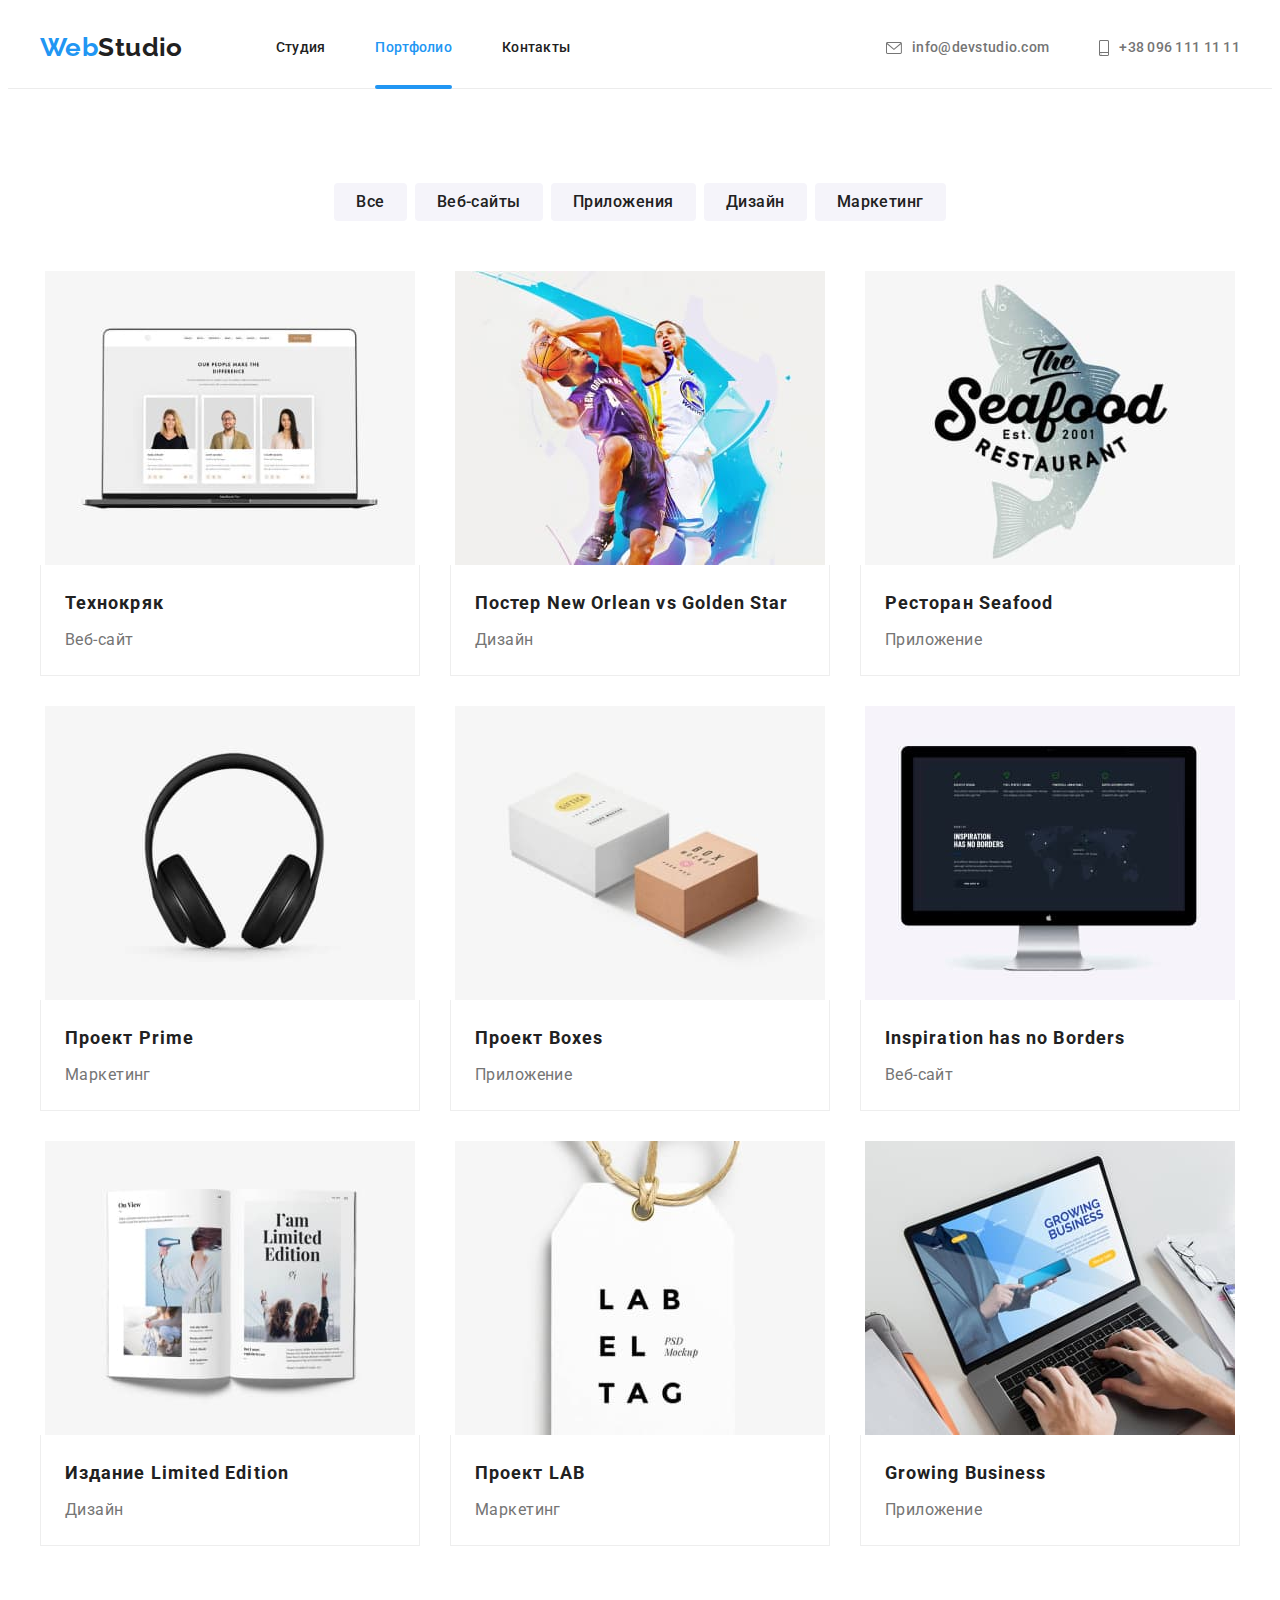
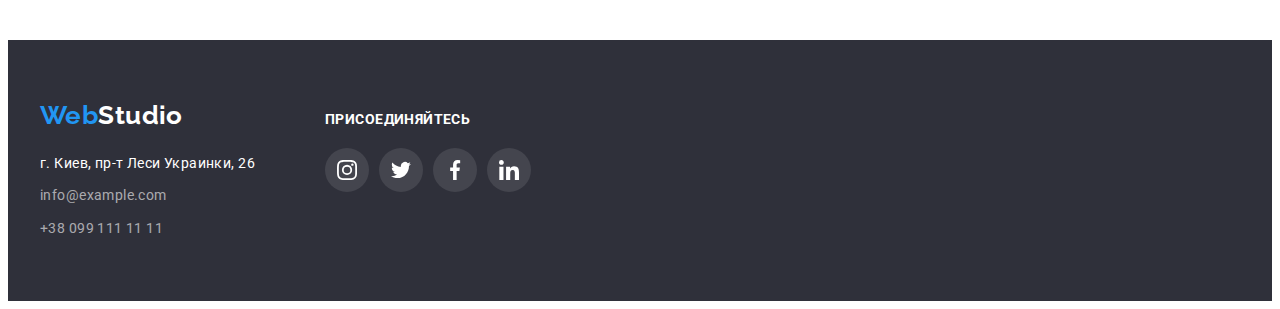
==== portfolio.html @ a861a6f6 "add positions" ====
<!DOCTYPE html>
<html lang="ru">
  <head>
    <meta charset="UTF-8" />
    <meta http-equiv="X-UA-Compatible" content="IE=edge" />
    <meta name="viewport" content="width=device-width, initial-scale=1.0" />
    <title>Портфолио</title>
    <link
      href="https://fonts.googleapis.com/css2?family=Raleway:wght@700&family=Roboto:wght@400;500;700;900&display=swap"
      rel="stylesheet"
    />
    <link
      rel="stylesheet"
      href="https://cdnjs.cloudflare.com/ajax/libs/modern-normalize/1.1.0/modern-normalize.min.css"
      integrity="sha512-wpPYUAdjBVSE4KJnH1VR1HeZfpl1ub8YT/NKx4PuQ5NmX2tKuGu6U/JRp5y+Y8XG2tV+wKQpNHVUX03MfMFn9Q=="
      crossorigin="anonymous"
      referrerpolicy="no-referrer"
    />
    <link rel="stylesheet" href="./css/style.css" />
  </head>
  <body>
    <header class="page-header">
      <div class="container main-nav">
        <a href="./index.html" class="logo"><span class="logo-first-part">Web</span>Studio </a>
        <nav>
          <ul class="site-nav list">
            <li class="item"><a class="link" href="./index.html">Студия</a></li>
            <li class="item"><a class="link current" href="./portfolio.html">Портфолио</a></li>
            <li class="item"><a class="link" href="">Контакты</a></li>
          </ul>
        </nav>

        <ul class="contacts-nav list">
          <li class="item">
            <a class="link" href="mailto:info@devstudio.com">
              <svg class="contacts-icon" width="16" height="12">
                <use href="./images/icons.svg#icon-envelope"></use>
              </svg>
              info@devstudio.com</a
            >
          </li>
          <li class="item">
            <a class="link" href="tel:+380961111111">
              <svg class="contacts-icon" width="10" height="16">
                <use href="./images/icons.svg#icon-smartphone"></use>
              </svg>
              +38 096 111 11 11</a
            >
          </li>
        </ul>
      </div>
    </header>
    <main>
      <section class="section">
        <div class="container">
          <h1 class="section-title visually-hidden">Наше портфолио</h1>

          <ul class="filter list">
            <li class="item">
              <button type="button" class="button secondary current">Все</button>
            </li>
            <li class="item">
              <button type="button" class="button secondary">Веб-сайты</button>
            </li>
            <li class="item">
              <button type="button" class="button secondary">Приложения</button>
            </li>
            <li class="item">
              <button type="button" class="button secondary">Дизайн</button>
            </li>
            <li class="item">
              <button type="button" class="button secondary">Маркетинг</button>
            </li>
          </ul>

          <ul class="work-list list">
            <li class="item">
              <a href="" class="work-link">
                <div class="work-thumb">
                  <img
                    src="./images/portfolio1.jpg"
                    alt="Экран монитора, на котором изображен пример сайта"
                    width="370"
                    height="294"
                    class="work-img"
                  />
                  <p class="work-item-text">
                    Ресурс предлагает комплексные предложения с разным уровнем функционала и
                    сервисов. Все это позволит посетителю получить исчерпывающие сведения о компании
                    или частном лице.
                  </p>
                </div>
                <div class="work-content">
                  <h2 class="work-title">Технокряк</h2>
                  <p class="work-text">Веб-сайт</p>
                </div>
              </a>
            </li>

            <li class="item">
              <a href="" class="work-link">
                <div class="work-thumb">
                  <img
                    src="./images/portfolio2.jpg"
                    alt="Два баскетболиста играют с мячом"
                    width="370"
                    height="294"
                    class="work-img"
                  />
                  <p class="work-item-text">
                    Ресурс предлагает комплексные предложения с разным уровнем функционала и
                    сервисов. Все это позволит посетителю получить исчерпывающие сведения о компании
                    или частном лице.
                  </p>
                </div>
                <div class="work-content">
                  <h2 class="work-title">Постер New Orlean vs Golden Star</h2>
                  <p class="work-text">Дизайн</p>
                </div>
              </a>
            </li>

            <li class="item">
              <a href="" class="work-link">
                <div class="work-thumb">
                  <img
                    src="./images/portfolio3.jpg"
                    alt="Логотип ресторана Seafood"
                    width="370"
                    height="294"
                    class="work-img"
                  />
                  <p class="work-item-text">
                    Ресурс предлагает комплексные предложения с разным уровнем функционала и
                    сервисов. Все это позволит посетителю получить исчерпывающие сведения о компании
                    или частном лице.
                  </p>
                </div>
                <div class="work-content">
                  <h2 class="work-title">Ресторан Seafood</h2>
                  <p class="work-text">Приложение</p>
                </div>
              </a>
            </li>

            <li class="item">
              <a href="" class="work-link">
                <div class="work-thumb">
                  <img
                    src="./images/portfolio4.jpg"
                    alt="Наушники"
                    width="370"
                    height="294"
                    class="work-img"
                  />
                  <p class="work-item-text">
                    Ресурс предлагает комплексные предложения с разным уровнем функционала и
                    сервисов. Все это позволит посетителю получить исчерпывающие сведения о компании
                    или частном лице.
                  </p>
                </div>

                <div class="work-content">
                  <h2 class="work-title">Проект Prime</h2>
                  <p class="work-text">Маркетинг</p>
                </div>
              </a>
            </li>

            <li class="item">
              <a href="" class="work-link">
                <div class="work-thumb">
                  <img
                    src="./images/portfolio5.jpg"
                    alt="Две коробки"
                    width="370"
                    height="294"
                    class="work-img"
                  />
                  <p class="work-item-text">
                    Ресурс предлагает комплексные предложения с разным уровнем функционала и
                    сервисов. Все это позволит посетителю получить исчерпывающие сведения о компании
                    или частном лице.
                  </p>
                </div>

                <div class="work-content">
                  <h2 class="work-title">Проект Boxes</h2>
                  <p class="work-text">Приложение</p>
                </div>
              </a>
            </li>

            <li class="item">
              <a href="" class="work-link">
                <div class="work-thumb">
                  <img
                    src="./images/portfolio6.jpg"
                    alt="Экран монитора, на котором изображен сайт проекта"
                    width="370"
                    height="294"
                    class="work-img"
                  />
                  <p class="work-item-text">
                    Ресурс предлагает комплексные предложения с разным уровнем функционала и
                    сервисов. Все это позволит посетителю получить исчерпывающие сведения о компании
                    или частном лице.
                  </p>
                </div>

                <div class="work-content">
                  <h2 class="work-title">Inspiration has no Borders</h2>
                  <p class="work-text">Веб-сайт</p>
                </div>
              </a>
            </li>

            <li class="item">
              <a href="" class="work-link">
                <div class="work-thumb">
                  <img
                    src="./images/porfolio7.jpg"
                    alt="Открытая книга, на страницах котрой картинки"
                    width="370"
                    height="294"
                    class="work-img"
                  />
                  <p class="work-item-text">
                    Ресурс предлагает комплексные предложения с разным уровнем функционала и
                    сервисов. Все это позволит посетителю получить исчерпывающие сведения о компании
                    или частном лице.
                  </p>
                </div>

                <div class="work-content">
                  <h2 class="work-title">Издание Limited Edition</h2>
                  <p class="work-text">Дизайн</p>
                </div>
              </a>
            </li>

            <li class="item">
              <a href="" class="work-link">
                <div class="work-thumb">
                  <img
                    src="./images/porfolio8.jpg"
                    alt="Бирка с названием проекта"
                    width="370"
                    height="294"
                    class="work-img"
                  />
                  <p class="work-item-text">
                    Ресурс предлагает комплексные предложения с разным уровнем функционала и
                    сервисов. Все это позволит посетителю получить исчерпывающие сведения о компании
                    или частном лице.
                  </p>
                </div>

                <div class="work-content">
                  <h2 class="work-title">Проект LAB</h2>
                  <p class="work-text">Маркетинг</p>
                </div>
              </a>
            </li>

            <li class="item">
              <a href="" class="work-link">
                <div class="work-thumb">
                  <img
                    src="./images/portfolio9.jpg"
                    alt="Человеческие руки, печатающие на клавиатуре ноутбука"
                    width="370"
                    height="294"
                    class="work-img"
                  />
                  <p class="work-item-text">
                    Ресурс предлагает комплексные предложения с разным уровнем функционала и
                    сервисов. Все это позволит посетителю получить исчерпывающие сведения о компании
                    или частном лице.
                  </p>
                </div>

                <div class="work-content">
                  <h2 class="work-title">Growing Business</h2>
                  <p class="work-text">Приложение</p>
                </div>
              </a>
            </li>
          </ul>
        </div>
      </section>
    </main>
    <!-- Футтер -->
    <footer class="footer">
      <div class="container">
        <div class="container-address">
          <a href="./index.html" class="logo footer"
            ><span class="logo-first-part">Web</span><span class="logo-second-part">Studio</span></a
          >
          <address class="address-list">
            <ul class="contacts list">
              <li class="item">
                <a
                  class="link-adress"
                  href="https://goo.gl/maps/Mw3FFrCsqpgqJeCP6"
                  target="_blank"
                  rel="noopener noreferrer"
                >
                  г. Киев, пр-т Леси Украинки, 26
                </a>
              </li>
              <li class="item">
                <a class="link" href="mailto:info@example.com">info@example.com</a>
              </li>
              <li class="item">
                <a class="link" href="tel:+380991111111">+38 099 111 11 11 </a>
              </li>
            </ul>
          </address>
        </div>

        <div class="container-join-us">
          <p class="text-join-us">присоединяйтесь</p>
          <ul class="social-list list">
            <li class="item">
              <a href="" class="social-link join-us link">
                <svg class="social-icon" width="20" height="20">
                  <use href="./images/icons.svg#icon-instagram"></use>
                </svg>
              </a>
            </li>
            <li class="item">
              <a href="" class="social-link join-us link">
                <svg class="social-icon" width="20" height="20">
                  <use href="./images/icons.svg#icon-twitter"></use>
                </svg>
              </a>
            </li>
            <li class="item">
              <a href="" class="social-link join-us link">
                <svg class="social-icon" width="20" height="20">
                  <use href="./images/icons.svg#icon-facebook"></use>
                </svg>
              </a>
            </li>
            <li class="item">
              <a href="" class="social-link join-us link">
                <svg class="social-icon" width="20" height="20">
                  <use href="./images/icons.svg#icon-linkedin"></use>
                </svg>
              </a>
            </li>
          </ul>
        </div>
      </div>
    </footer>
  </body>
</html>
---- css/style.css ----
:root {
  --primery-text-color: #757575;
  --title-text-color: #212121;
  --accent-color: #2196f3;
  --primery-white-color: #fff;
  --secondary-bg-color: #f5f4fa;
  --bg-hero-futter: #2f303a;
  --complementary-color: #fff;
  --hover-color: #188ce8;
}

body {
  background-color: var(--primery-white-color);
  color: var(--primery-text-color);

  font-family: Roboto, sans-serif;
  font-size: 14px;
  letter-spacing: 0.03em;
}

/* --------------------------------УТИЛИТЫ------------------------------- */
h1,
h2,
h3,
h4,
h5,
h6,
p {
  margin: 0;
  padding: 0;
}
img {
  display: block;
  max-width: 100%;
  height: auto;
}

.list {
  list-style: none;
  padding: 0;
  margin: 0;
}

.container {
  width: 1200px;
  padding-left: 15px;
  padding-right: 15px;
  margin-left: auto;
  margin-right: auto;
}

.section {
  padding-top: 94px;
  padding-bottom: 94px;
}

.section-title {
  margin-bottom: 50px;
  color: var(--title-text-color);

  font-size: 36px;
  line-height: 1.26;
  text-align: center;
}

.visually-hidden {
  position: absolute;
  width: 1px;
  height: 1px;
  margin: -1px;
  border: 0;
  padding: 0;

  white-space: nowrap;
  clip-path: inset(100%);
  clip: rect(0 0 0 0);
  overflow: hidden;
}

/* --------------------------------ХЕДЕР------------------------------- */

.page-header {
  border-bottom: 1px solid #ececec;
}

.main-nav {
  display: flex;
  align-items: center;
}

/* --------------------------------ЛОГОТИП------------------------------- */
.logo {
  display: block;
  padding-top: 24px;
  padding-bottom: 25px;
  margin-right: 93px;

  color: var(--title-text-color);

  font-family: Raleway, sans-serif;
  font-weight: 700;
  font-size: 26px;
  line-height: 1.2;
  text-decoration: none;
}

.logo-first-part {
  color: var(--accent-color);
}

.logo-second-part {
  color: var(--primery-white-color);
}
.logo.footer {
  display: block;
  padding-top: 0;
  padding-bottom: 0;
  margin-right: 0;
  margin-bottom: 20px;
}

/* --------------------------------НАВИГАЦИЯ В ШАПКЕ ПРОФИЛЯ------------------------------- */
.site-nav {
  display: flex;
}

.site-nav .item:not(:last-child) {
  margin-right: 50px;
}

.site-nav .link {
  display: block;
  padding-top: 32px;
  padding-bottom: 32px;

  color: var(--title-text-color);

  font-weight: 500;
  font-size: 14px;
  line-height: 1.14;
  letter-spacing: 0.02em;
  text-decoration: none;
}

.site-nav .link:hover,
.site-nav .link:focus {
  color: var(--accent-color);
}

.site-nav .link.current {
  position: relative;
  color: var(--accent-color);
}

.site-nav .link.current::after {
  position: absolute;
  bottom: -1px;
  content: '';
  display: block;
  width: 100%;
  height: 4px;
  border-radius: 2px;
  background-color: var(--accent-color);
}
/* --------------------------------КОНТАКТЫ В ШАПКЕ ПРОФИЛЯ------------------------------- */
.contacts-nav {
  display: flex;
  margin-left: auto;
  align-items: center;
}

.contacts-nav .item:not(:last-child) {
  margin-right: 50px;
}

.contacts-nav .link {
  display: flex;
  align-items: center;
  padding-top: 32px;
  padding-bottom: 32px;

  color: var(--primery-text-color);

  font-weight: 500;
  font-size: 14px;
  line-height: 1.14;
  letter-spacing: 0.02em;
  text-decoration: none;
}

.contacts-nav .link:hover,
.contacts-nav .link:focus {
  color: var(--accent-color);
}
.contacts-icon {
  margin-right: 10px;
  fill: currentColor;
}

/* --------------------------------ГЕРОЙ------------------------------- */

.hero {
  max-width: 1600px;
  height: 600px;
  margin: 0 auto;
  padding-top: 200px;
  padding-bottom: 200px;

  background-image: linear-gradient(to right, rgba(47, 48, 58, 0.4), rgba(47, 48, 58, 0.4)),
    url('../images/hero.jpeg');

  background-position: center;
  background-size: cover;
  background-repeat: no-repeat;
  background-color: var(--bg-hero-futter);
  text-align: center;
}
.hero-title {
  margin-bottom: 30px;
  margin-left: auto;
  margin-right: auto;
  width: 696px;

  color: var(--primery-white-color);

  font-weight: 900;
  font-size: 44px;
  line-height: 1.36;
  letter-spacing: 0.06em;
  text-transform: uppercase;
}

/* --------------------------------СЕКЦИИ------------------------------- */

/* --------------------------------НАШИ ПРЕИМУЩЕСТВА------------------------------- */

.features {
  display: flex;
}

.features .item {
  margin-right: 30px;
  flex-basis: calc((100% - 90px) / 4);
}

.features .item:nth-child(4n) {
  margin-right: 0;
}

.features .title {
  margin-bottom: 10px;

  color: var(--title-text-color);

  font-size: 14px;
  line-height: 1.14;
  text-transform: uppercase;
}

.features .text {
  font-size: 14px;
  line-height: 1.71;
}

.features-thumb {
  height: 120px;
  padding: 25px 100px;
  margin-bottom: 30px;
  border-radius: 4px;
  background-color: var(--secondary-bg-color);
}

/* --------------------------------ЧЕМ МЫ ЗАНИМАЕМСЯ ------------------------------- */
.our-work.section {
  padding-top: 0;
}

.our-work-list {
  display: flex;
}

.our-work-list .item {
  position: relative;

  margin-right: 30px;
  flex-basis: calc((100% - 60px) / 3);
}

.our-work-list .item:nth-child(3n) {
  margin-right: 0;
}

.our-work-text {
  position: absolute;
  bottom: 0;

  width: 370px;
  height: 70px;
  padding-top: 27px;
  padding-bottom: 27px;

  font-weight: 700;
  line-height: 1.14;
  text-align: center;
  text-transform: uppercase;

  color: var(--primery-white-color);
  background-color: rgba(47, 48, 58, 0.8);
}

/* --------------------------------НАША КОМАНДА------------------------------- */
.section.team {
  background-color: var(--secondary-bg-color);
}

.our-team {
  display: flex;
}

.our-team > .item {
  margin-right: 30px;
  flex-basis: calc((100% - 90px) / 4);
  border-radius: 0px 0px 4px 4px;
  overflow: hidden;
  box-shadow: 0px 1px 3px rgba(0, 0, 0, 0.12), 0px 1px 1px rgba(0, 0, 0, 0.14),
    0px 2px 1px rgba(0, 0, 0, 0.2);
}

.our-team .item:nth-child(4n) {
  margin-right: 0;
}

.our-team .title {
  margin-bottom: 10px;

  color: var(--title-text-color);

  font-weight: 500;
  font-size: 16px;
  line-height: 1.18;
}

.our-team .text {
  margin-bottom: 16px;
  font-size: 16px;
  line-height: 1.18;
}

.our-team-content {
  padding-top: 30px;
  padding-bottom: 30px;

  background-color: var(--primery-white-color);
  text-align: center;
}

.social-list {
  display: flex;
  justify-content: center;
}

.social-list .item:not(:last-child) {
  margin-right: 10px;
}

.social-link {
  display: flex;
  justify-content: center;
  align-items: center;
  width: 44px;
  height: 44px;
  border-radius: 50%;
  color: #afb1b8;
}

.social-link:hover,
.social-link:focus {
  background-color: var(--accent-color);
  color: var(--primery-white-color);
}
.social-icon {
  fill: currentColor;
}
/* --------------------------------Постоянные клиенты------------------------------- */
.clients-list {
  display: flex;
  justify-content: center;
}

.clients-list .item:not(:last-child) {
  margin-right: 30px;
}
.clients-link {
  display: flex;
  justify-content: center;
  align-items: center;
  width: 170px;
  height: 92px;
  border: 1px solid #afb1b8;
  border-radius: 4px;
  color: #afb1b8;
}

.clients-link:hover,
.clients-link:focus {
  color: var(--accent-color);
  border-color: var(--accent-color);
}

.clients-icon {
  fill: currentColor;
}

/* --------------------------------ФУТЕР------------------------------- */
.footer {
  padding-top: 60px;
  padding-bottom: 60px;

  background-color: var(--bg-hero-futter);
}

/* Контакты в футтере */
.contacts .item:not(:last-child) {
  margin-bottom: 9px;
}

.contacts .link-adress {
  color: var(--primery-white-color);

  font-style: normal;
  font-size: 14px;
  line-height: 1.71;
  text-decoration: none;
}

.contacts .link-adress:hover,
.contacts .link-adress:focus {
  color: var(--accent-color);
}

.contacts .link {
  color: rgba(255, 255, 255, 0.6);

  font-style: normal;
  font-size: 14px;
  line-height: 1.71;
  text-decoration: none;
}

.contacts .link:hover,
.contacts .link:focus {
  color: var(--accent-color);
}

.footer .container {
  display: flex;
  align-items: baseline;
}

.container-address {
  margin-right: 70px;
}

.text-join-us {
  margin-bottom: 20px;

  font-weight: 700;
  line-height: 1.14;
  text-transform: uppercase;

  color: var(--primery-white-color);
}

.social-link.join-us {
  color: var(--primery-white-color);
  background-color: rgba(255, 255, 255, 0.1);
}

.social-link:hover,
.social-link:focus {
  background-color: var(--accent-color);
}
.social-icon {
  fill: currentColor;
}

/* --------------------------------КНОПКИ------------------------------- */
.button {
  border-radius: 4px;

  font-family: inherit;
  font-size: 16px;
  color: var(--title-text-color);
  background-color: var(--secondary-bg-color);
  cursor: pointer;
  border: none;
}

/* --------------------------------ГЛАВНАЯ КНОПКА - ЗАКАЗАТЬ УСЛУГУ------------------------------- */
.button.primery {
  padding: 10px 32px;

  color: var(--primery-white-color);
  background-color: var(--accent-color);
  box-shadow: 0px 4px 4px rgba(0, 0, 0, 0.15);

  font-weight: 700;
  line-height: 1.87;
  letter-spacing: 0.06em;
}

.button.primery:hover,
.button.primery:focus {
  background-color: var(--hover-color);
}

/* --------------------------------СТИЛИ ДЛЯ PORTFOLIO.HTML------------------------------- */

/* --------------------------------КНОПКИ НА PORTFOLIO.HTML ------------------------------- */
.button.secondary {
  padding: 6px 22px;

  color: var(--title-text-color);
  background-color: var(--secondary-bg-color);
  font-weight: 500;

  line-height: 1.62;
  letter-spacing: 0.03em;
}

.button.secondary:hover,
.button.secondary:focus {
  color: var(--primery-white-color);
  background-color: var(--accent-color);
  box-shadow: 0px 3px 1px rgba(0, 0, 0, 0.1), 0px 1px 2px rgba(0, 0, 0, 0.08),
    0px 2px 2px rgba(0, 0, 0, 0.12);
}

/* --------------------------------ФИЛЬТР------------------------------- */

.filter {
  display: flex;
  justify-content: center;
  margin-bottom: 50px;
}
.filter .item {
  margin-right: 8px;
}

.filter .item:last-child {
  margin-right: 0;
}

/* --------------------------------СЕКЦИЯ ПРИМЕРЫ РАБОТ------------------------------- */
.work-list {
  display: flex;
  flex-wrap: wrap;
  margin-bottom: -30px;
  margin-right: -30px;
}

.work-list .item {
  margin-right: 30px;
  margin-bottom: 30px;
  flex-basis: calc(100% / 3 - 30px);
}

.work-link {
  display: block;
  text-decoration: none;
}

.work-link:hover,
.work-link:focus {
  box-shadow: 0px 1px 1px rgba(0, 0, 0, 0.12), 0px 4px 4px rgba(0, 0, 0, 0.06),
    1px 4px 6px rgba(0, 0, 0, 0.16);
}

.work-link:hover .work-item-text {
  opacity: 1;
}

.work-link:hover .work-thumb::before {
  opacity: 1;
}

.work-thumb {
  position: relative;
  display: flex;
  justify-content: center;
  align-items: center;
}

.work-thumb::before {
  position: absolute;
  display: inline-block;
  opacity: 0;

  content: '';
  width: 100%;
  height: 100%;
  background-color: rgba(33, 150, 243, 0.9);
}

.work-item-text {
  position: absolute;
  opacity: 0;

  max-width: 322px;
  max-height: 168px;

  font-size: 18px;
  line-height: 1.56;
  letter-spacing: 0.03em;

  color: var(--primery-white-color);
}

.work-title {
  margin-bottom: 4px;

  color: var(--title-text-color);

  font-size: 18px;
  line-height: 2;
  letter-spacing: 0.06em;
}

.work-text {
  color: var(--primery-text-color);

  font-size: 16px;
  line-height: 1.88;
}

.work-content {
  padding: 20px 24px;
  border: 1px solid #eeeeee;
  border-top: none;
}
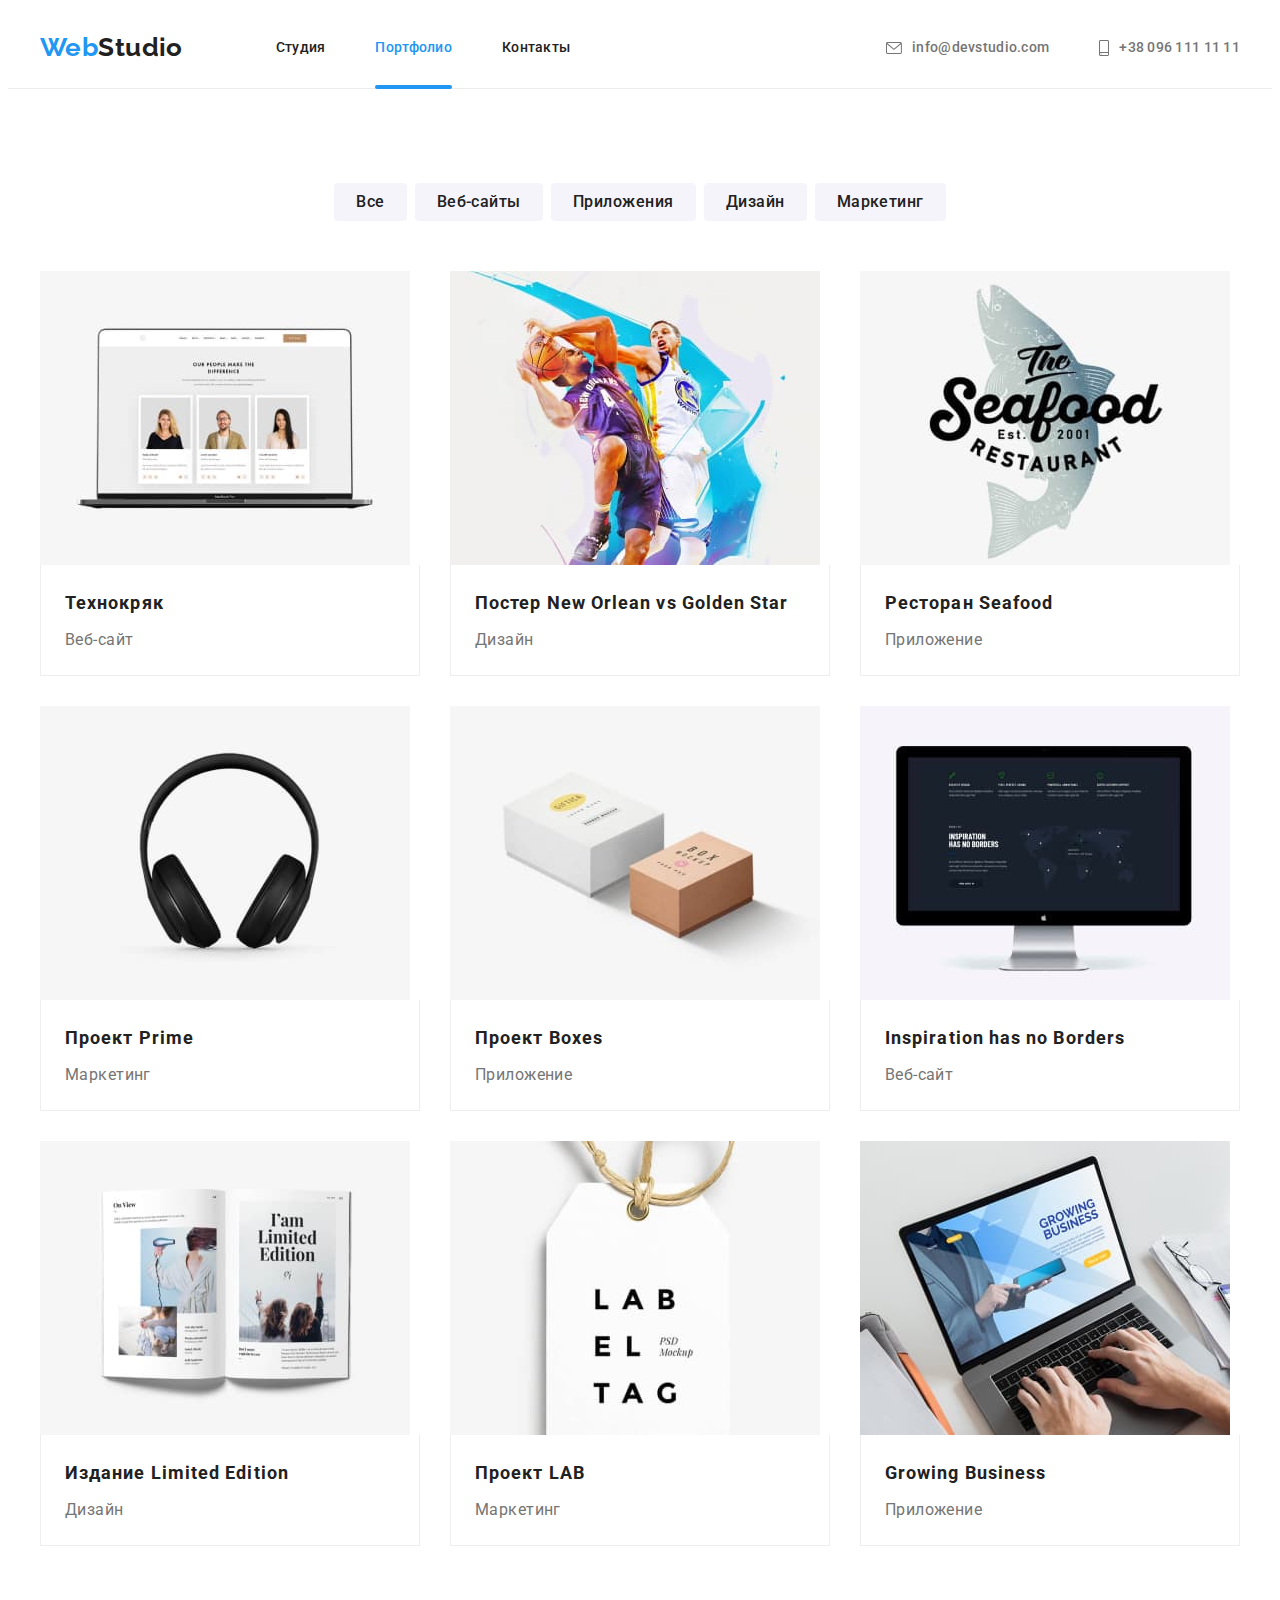
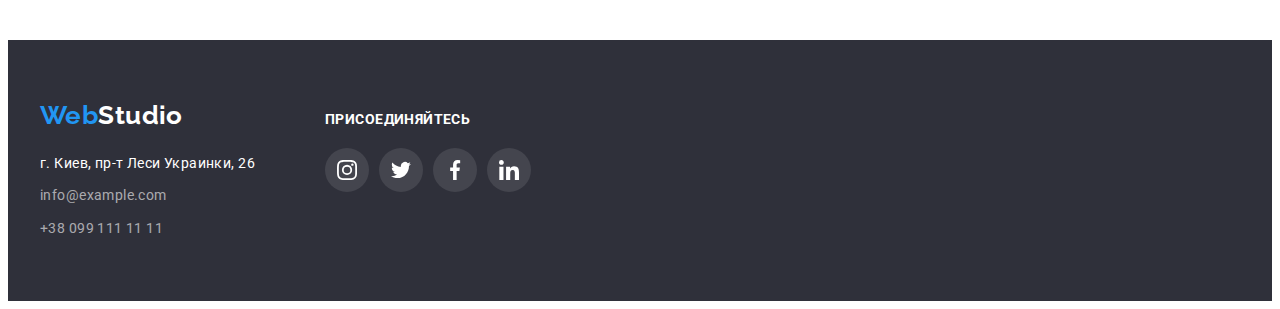
==== commit e6d67ea5: "add modal" ====
--- a/portfolio.html
+++ b/portfolio.html
@@ -84,11 +84,13 @@
                     height="294"
                     class="work-img"
                   />
-                  <p class="work-item-text">
-                    Ресурс предлагает комплексные предложения с разным уровнем функционала и
-                    сервисов. Все это позволит посетителю получить исчерпывающие сведения о компании
-                    или частном лице.
-                  </p>
+                  <div class="overlay">
+                    <p class="work-item-text">
+                      Ресурс предлагает комплексные предложения с разным уровнем функционала и
+                      сервисов. Все это позволит посетителю получить исчерпывающие сведения о
+                      компании или частном лице.
+                    </p>
+                  </div>
                 </div>
                 <div class="work-content">
                   <h2 class="work-title">Технокряк</h2>
@@ -107,11 +109,13 @@
                     height="294"
                     class="work-img"
                   />
-                  <p class="work-item-text">
-                    Ресурс предлагает комплексные предложения с разным уровнем функционала и
-                    сервисов. Все это позволит посетителю получить исчерпывающие сведения о компании
-                    или частном лице.
-                  </p>
+                  <div class="overlay">
+                    <p class="work-item-text">
+                      Ресурс предлагает комплексные предложения с разным уровнем функционала и
+                      сервисов. Все это позволит посетителю получить исчерпывающие сведения о
+                      компании или частном лице.
+                    </p>
+                  </div>
                 </div>
                 <div class="work-content">
                   <h2 class="work-title">Постер New Orlean vs Golden Star</h2>
@@ -130,11 +134,13 @@
                     height="294"
                     class="work-img"
                   />
-                  <p class="work-item-text">
-                    Ресурс предлагает комплексные предложения с разным уровнем функционала и
-                    сервисов. Все это позволит посетителю получить исчерпывающие сведения о компании
-                    или частном лице.
-                  </p>
+                  <div class="overlay">
+                    <p class="work-item-text">
+                      Ресурс предлагает комплексные предложения с разным уровнем функционала и
+                      сервисов. Все это позволит посетителю получить исчерпывающие сведения о
+                      компании или частном лице.
+                    </p>
+                  </div>
                 </div>
                 <div class="work-content">
                   <h2 class="work-title">Ресторан Seafood</h2>
@@ -153,11 +159,13 @@
                     height="294"
                     class="work-img"
                   />
-                  <p class="work-item-text">
-                    Ресурс предлагает комплексные предложения с разным уровнем функционала и
-                    сервисов. Все это позволит посетителю получить исчерпывающие сведения о компании
-                    или частном лице.
-                  </p>
+                  <div class="overlay">
+                    <p class="work-item-text">
+                      Ресурс предлагает комплексные предложения с разным уровнем функционала и
+                      сервисов. Все это позволит посетителю получить исчерпывающие сведения о
+                      компании или частном лице.
+                    </p>
+                  </div>
                 </div>
 
                 <div class="work-content">
@@ -177,11 +185,13 @@
                     height="294"
                     class="work-img"
                   />
-                  <p class="work-item-text">
-                    Ресурс предлагает комплексные предложения с разным уровнем функционала и
-                    сервисов. Все это позволит посетителю получить исчерпывающие сведения о компании
-                    или частном лице.
-                  </p>
+                  <div class="overlay">
+                    <p class="work-item-text">
+                      Ресурс предлагает комплексные предложения с разным уровнем функционала и
+                      сервисов. Все это позволит посетителю получить исчерпывающие сведения о
+                      компании или частном лице.
+                    </p>
+                  </div>
                 </div>
 
                 <div class="work-content">
@@ -201,11 +211,13 @@
                     height="294"
                     class="work-img"
                   />
-                  <p class="work-item-text">
-                    Ресурс предлагает комплексные предложения с разным уровнем функционала и
-                    сервисов. Все это позволит посетителю получить исчерпывающие сведения о компании
-                    или частном лице.
-                  </p>
+                  <div class="overlay">
+                    <p class="work-item-text">
+                      Ресурс предлагает комплексные предложения с разным уровнем функционала и
+                      сервисов. Все это позволит посетителю получить исчерпывающие сведения о
+                      компании или частном лице.
+                    </p>
+                  </div>
                 </div>
 
                 <div class="work-content">
@@ -225,11 +237,13 @@
                     height="294"
                     class="work-img"
                   />
-                  <p class="work-item-text">
-                    Ресурс предлагает комплексные предложения с разным уровнем функционала и
-                    сервисов. Все это позволит посетителю получить исчерпывающие сведения о компании
-                    или частном лице.
-                  </p>
+                  <div class="overlay">
+                    <p class="work-item-text">
+                      Ресурс предлагает комплексные предложения с разным уровнем функционала и
+                      сервисов. Все это позволит посетителю получить исчерпывающие сведения о
+                      компании или частном лице.
+                    </p>
+                  </div>
                 </div>
 
                 <div class="work-content">
@@ -249,11 +263,13 @@
                     height="294"
                     class="work-img"
                   />
-                  <p class="work-item-text">
-                    Ресурс предлагает комплексные предложения с разным уровнем функционала и
-                    сервисов. Все это позволит посетителю получить исчерпывающие сведения о компании
-                    или частном лице.
-                  </p>
+                  <div class="overlay">
+                    <p class="work-item-text">
+                      Ресурс предлагает комплексные предложения с разным уровнем функционала и
+                      сервисов. Все это позволит посетителю получить исчерпывающие сведения о
+                      компании или частном лице.
+                    </p>
+                  </div>
                 </div>
 
                 <div class="work-content">
@@ -273,11 +289,13 @@
                     height="294"
                     class="work-img"
                   />
-                  <p class="work-item-text">
-                    Ресурс предлагает комплексные предложения с разным уровнем функционала и
-                    сервисов. Все это позволит посетителю получить исчерпывающие сведения о компании
-                    или частном лице.
-                  </p>
+                  <div class="overlay">
+                    <p class="work-item-text">
+                      Ресурс предлагает комплексные предложения с разным уровнем функционала и
+                      сервисов. Все это позволит посетителю получить исчерпывающие сведения о
+                      компании или частном лице.
+                    </p>
+                  </div>
                 </div>
 
                 <div class="work-content">
--- a/css/style.css
+++ b/css/style.css
@@ -7,6 +7,7 @@
   --bg-hero-futter: #2f303a;
   --complementary-color: #fff;
   --hover-color: #188ce8;
+  --typical-time-function: cubic-bezier(0.4, 0, 0.2, 1);
 }
 
 body {
@@ -140,6 +141,8 @@
   line-height: 1.14;
   letter-spacing: 0.02em;
   text-decoration: none;
+
+  transition: color 250ms var(--typical-time-function);
 }
 
 .site-nav .link:hover,
@@ -154,6 +157,7 @@
 
 .site-nav .link.current::after {
   position: absolute;
+  left: 0;
   bottom: -1px;
   content: '';
   display: block;
@@ -186,6 +190,8 @@
   line-height: 1.14;
   letter-spacing: 0.02em;
   text-decoration: none;
+
+  transition: color 250ms var(--typical-time-function);
 }
 
 .contacts-nav .link:hover,
@@ -371,6 +377,9 @@
   height: 44px;
   border-radius: 50%;
   color: #afb1b8;
+
+  transition: color 250ms var(--typical-time-function),
+    background-color 250ms var(--typical-time-function);
 }
 
 .social-link:hover,
@@ -394,11 +403,16 @@
   display: flex;
   justify-content: center;
   align-items: center;
+
   width: 170px;
   height: 92px;
+
   border: 1px solid #afb1b8;
   border-radius: 4px;
   color: #afb1b8;
+
+  transition: color 250ms var(--typical-time-function),
+    border-color 250ms var(--typical-time-function);
 }
 
 .clients-link:hover,
@@ -431,6 +445,8 @@
   font-size: 14px;
   line-height: 1.71;
   text-decoration: none;
+
+  transition: color 250ms var(--typical-time-function);
 }
 
 .contacts .link-adress:hover,
@@ -445,6 +461,8 @@
   font-size: 14px;
   line-height: 1.71;
   text-decoration: none;
+
+  transition: color 250ms var(--typical-time-function);
 }
 
 .contacts .link:hover,
@@ -507,6 +525,8 @@
   font-weight: 700;
   line-height: 1.87;
   letter-spacing: 0.06em;
+
+  transition: background-color 250ms var(--typical-time-function);
 }
 
 .button.primery:hover,
@@ -526,6 +546,10 @@
 
   line-height: 1.62;
   letter-spacing: 0.03em;
+
+  transition: color 250ms var(--typical-time-function),
+    background-color 250ms var(--typical-time-function),
+    box-shadow 250ms var(--typical-time-function);
 }
 
 .button.secondary:hover,
@@ -568,6 +592,8 @@
 .work-link {
   display: block;
   text-decoration: none;
+
+  transition: box-shadow 250ms var(--typical-time-function);
 }
 
 .work-link:hover,
@@ -576,36 +602,34 @@
     1px 4px 6px rgba(0, 0, 0, 0.16);
 }
 
-.work-link:hover .work-item-text {
-  opacity: 1;
-}
-
-.work-link:hover .work-thumb::before {
-  opacity: 1;
-}
-
 .work-thumb {
   position: relative;
   display: flex;
+  overflow: hidden;
+}
+
+.work-thumb .overlay {
+  position: absolute;
+  top: 0;
+  left: 0;
+  display: flex;
   justify-content: center;
   align-items: center;
-}
-
-.work-thumb::before {
-  position: absolute;
-  display: inline-block;
-  opacity: 0;
-
-  content: '';
+
   width: 100%;
   height: 100%;
   background-color: rgba(33, 150, 243, 0.9);
+
+  transform: translateY(100%);
+  transition: transform 250ms var(--typical-time-function);
+}
+
+.work-link:hover .overlay,
+.work-link:focus .overlay {
+  transform: translateY(0);
 }
 
 .work-item-text {
-  position: absolute;
-  opacity: 0;
-
   max-width: 322px;
   max-height: 168px;
 
@@ -638,3 +662,62 @@
   border: 1px solid #eeeeee;
   border-top: none;
 }
+
+/* -------------------------МОДАЛЬНОЕ ОКНО--------------------------- */
+
+.backdrop {
+  position: fixed;
+  top: 0;
+  left: 0;
+
+  width: 100%;
+  height: 100%;
+
+  background-color: rgba(0, 0, 0, 0.2);
+
+  opacity: 1;
+  transition: opacity 250ms var(--typical-time-function);
+}
+
+.backdrop.is-hidden {
+  visibility: hidden;
+  opacity: 0;
+  pointer-events: none;
+}
+
+.backdrop.is-hidden .modal {
+  transform: translate(-50%, -50%) scale(0.9);
+}
+
+.modal {
+  position: absolute;
+  top: 50%;
+  left: 50%;
+
+  min-width: 528px;
+  min-height: 581px;
+
+  background-color: var(--primery-white-color);
+  box-shadow: 0px 1px 3px rgba(0, 0, 0, 0.12), 0px 1px 1px rgba(0, 0, 0, 0.14),
+    0px 2px 1px rgba(0, 0, 0, 0.2);
+  border-radius: 4px;
+
+  transform: translate(-50%, -50%) scale(1);
+  transition: transform 250ms var(--typical-time-function);
+}
+
+.button-close {
+  position: absolute;
+  top: 8px;
+  right: 8px;
+
+  display: flex;
+  justify-content: center;
+  align-items: center;
+  width: 30px;
+  height: 30px;
+  border-radius: 50%;
+  background: #ffffff;
+  border: 1px solid rgba(0, 0, 0, 0.1);
+  cursor: pointer;
+}
